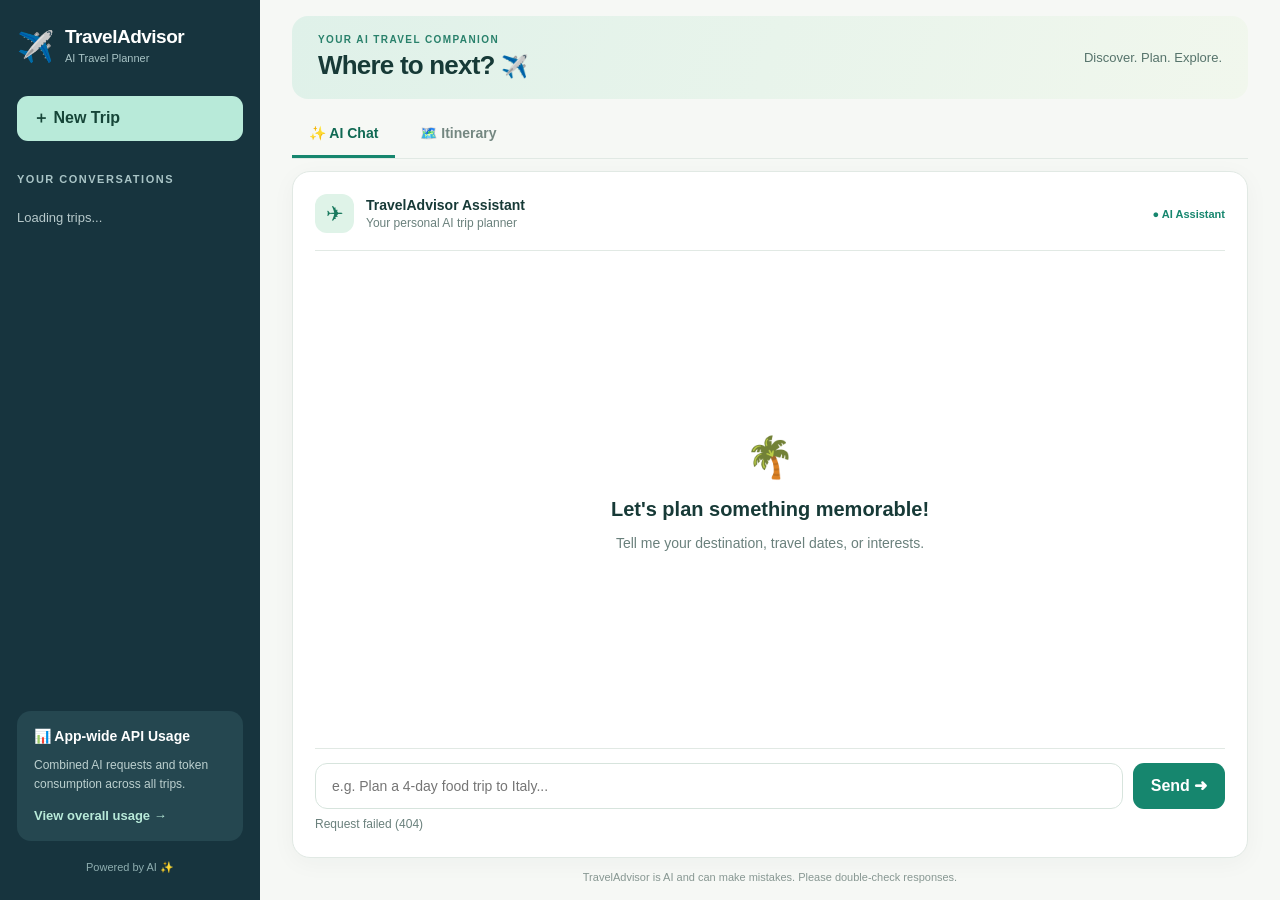
==== public/index.html @ 834cf45f "Refactor Streamlit app into separate frontend and backend and update database" ====
<!doctype html>
<html lang="en">
  <head>
    <meta charset="UTF-8" />
    <meta name="viewport" content="width=device-width, initial-scale=1.0" />
    <title>TravelAdvisor AI</title>
    <meta
      name="description"
      content="Your AI-powered travel planning assistant."
    />
    <link
      rel="icon"
      href="data:image/svg+xml,%3Csvg xmlns='http://www.w3.org/2000/svg' viewBox='0 0 100 100'%3E%3Ctext y='.9em' font-size='90'%3E✈️%3C/text%3E%3C/svg%3E"
    />
    <link rel="stylesheet" href="style.css" />
    <script src="script.js" defer></script>
  </head>
  <body>
    <div class="layout">
      <aside class="sidebar">
        <div class="brand">
          <span class="brand-icon">✈️</span>
          <div>
            <h2>TravelAdvisor</h2>
            <span>AI Travel Planner</span>
          </div>
        </div>
        <button id="newTrip" class="new-trip-button" type="button">
          <span>＋</span> New Trip
        </button>
        <div class="sidebar-heading">YOUR CONVERSATIONS</div>
        <div id="conversations" class="conversation-list">
          <p class="sidebar-empty">Loading trips...</p>
        </div>
        <div class="sidebar-bottom">
          <div class="sidebar-usage">
            <div class="sidebar-usage-title">📊 App-wide API Usage</div>
            <p>Combined AI requests and token consumption across all trips.</p>
            <button id="sidebarUsageButton" type="button">
              View overall usage →
            </button>
          </div>
          <div class="sidebar-footer">Powered by AI ✨</div>
        </div>
      </aside>
      <main class="main">
        <header class="hero">
          <div class="hero-content">
            <div class="eyebrow">YOUR AI TRAVEL COMPANION</div>
            <h1>Where to next? <span>✈️</span></h1>
          </div>
          <p>Discover. Plan. Explore.</p>
        </header>
        <nav class="tabs" aria-label="Trip views">
          <button id="chatTab" class="tab active" type="button">
            ✨ AI Chat
          </button>
          <button id="itineraryTab" class="tab" type="button">
            🗺️ Itinerary
            <span id="itineraryBadge" class="ready-badge" hidden>Ready</span>
          </button>
        </nav>
        <section id="chatView" class="chat-view">
          <div class="chat-heading">
            <div class="assistant-avatar">✈</div>
            <div>
              <strong>TravelAdvisor Assistant</strong
              ><span>Your personal AI trip planner</span>
            </div>
            <span class="assistant-status">● AI Assistant</span>
          </div>
          <div id="messages" class="messages" aria-live="polite">
            <div class="empty-chat">
              <div class="empty-icon">🌴</div>
              <h2>Let's plan something memorable!</h2>
              <p>Tell me your destination, travel dates, or interests.</p>
            </div>
          </div>
          <form id="chatForm" class="chat-form">
            <input
              id="messageInput"
              type="text"
              placeholder="e.g. Plan a 4-day food trip to Italy..."
              maxlength="2000"
              aria-label="Your travel message"
              required
            />
            <button id="sendButton" type="submit">Send ➜</button>
          </form>
          <p id="status" class="status" role="status"></p>
        </section>
        <section id="itinerarySection" class="content-panel" hidden>
          <div class="panel-heading">
            <div>
              <div class="eyebrow">YOUR JOURNEY, DAY BY DAY</div>
              <h2>Your Itinerary</h2>
              <p>A personalized plan for your next adventure.</p>
            </div>
            <button id="backToChat" class="secondary-button" type="button">
              ← Back to Chat
            </button>
          </div>
          <div id="itinerary"></div>
          <div class="itinerary-actions">
            <button id="downloadMarkdown" class="primary-button" type="button">
              <span>↓</span> Download Markdown
            </button>
          </div>
        </section>
        <section id="usageSection" class="content-panel" hidden>
          <div class="panel-heading">
            <div>
              <div class="eyebrow">APPLICATION STATISTICS · ALL TRIPS</div>
              <h2>App-wide API Usage</h2>
              <p>
                Combined OpenAI API usage across all TravelAdvisor
                conversations, not just the selected trip.
              </p>
            </div>
            <button id="refreshUsage" class="secondary-button" type="button">
              ↻ Refresh
            </button>
          </div>
          <div class="usage-grid">
            <div class="metric-card">
              <div class="metric-icon">↗</div>
              <div class="metric-label">Total API Requests</div>
              <div id="totalRequests" class="metric-value">—</div>
              <div class="metric-caption">Recorded AI calls</div>
            </div>
            <div class="metric-card">
              <div class="metric-icon">◈</div>
              <div class="metric-label">Total Tokens</div>
              <div id="totalTokens" class="metric-value">—</div>
              <div class="metric-caption">Input + output tokens</div>
            </div>
            <div class="metric-card">
              <div class="metric-icon">$</div>
              <div class="metric-label">Estimated API Cost</div>
              <div id="totalCost" class="metric-value">—</div>
              <div class="metric-caption">Estimated USD</div>
            </div>
          </div>
          <div class="usage-info">
            <h3>About these statistics</h3>
            <p id="usageNote">Loading usage information...</p>
            <p>
              Costs are estimates based on the model pricing configured in the
              application.
            </p>
          </div>
        </section>
        <div id="toast" class="toast" role="status" hidden></div>
        <footer class="app-footer">
          TravelAdvisor is AI and can make mistakes. Please double-check
          responses.
        </footer>
      </main>
    </div>
  </body>
</html>
---- public/style.css ----
:root {
  --ink: #173a37;
  --muted: #6a807c;
  --accent: #16866e;
  --accent-dark: #106953;
  --background: #f6f8f5;
  --border: #e1e9e4;
  --sidebar: #17343e;
}
* {
  box-sizing: border-box;
}
body {
  margin: 0;
  background: var(--background);
  color: var(--ink);
  font-family: Inter, "Segoe UI", Arial, sans-serif;
}
button {
  font: inherit;
  cursor: pointer;
  border: 0;
  border-radius: 11px;
  padding: 12px 16px;
  font-weight: 600;
  transition: background 0.15s ease;
}
button:disabled {
  opacity: 0.6;
  cursor: wait;
}
button:focus-visible,
input:focus-visible {
  outline: 3px solid #6ec7b2;
  outline-offset: 2px;
}
[hidden] {
  display: none !important;
}
/* Layout */
.layout {
  display: flex;
  height: 100dvh;
  min-height: 0;
  overflow: hidden;
}
/* Sidebar */
.sidebar {
  width: 260px;
  flex-shrink: 0;
  display: flex;
  flex-direction: column;
  min-height: 0;
  overflow: hidden;
  background: var(--sidebar);
  color: white;
  padding: 26px 17px;
}
.brand {
  display: flex;
  align-items: center;
  gap: 11px;
  margin-bottom: 30px;
}
.brand-icon {
  font-size: 30px;
}
.brand h2 {
  font-size: 19px;
  margin: 0;
  letter-spacing: -0.5px;
}
.brand span:last-child {
  font-size: 11px;
  color: #a9c4c6;
}
.new-trip-button {
  width: 100%;
  background: #b8ead9;
  color: #164538;
  text-align: left;
}
.new-trip-button:hover {
  background: #d1f4e8;
}
.sidebar-heading {
  margin-top: 32px;
  margin-bottom: 12px;
  font-size: 11px;
  letter-spacing: 1.5px;
  color: #a9c4c6;
  font-weight: 700;
}
.conversation-list {
  flex: 1;
  min-height: 0;
  overflow-y: auto;
}
.trip-button {
  display: block;
  width: 100%;
  text-align: left;
  margin: 6px 0;
  padding: 13px;
  background: transparent;
  color: #e2eeee;
  font-size: 13px;
  overflow-wrap: anywhere;
}
.trip-button:hover,
.trip-button.active {
  background: #2c535a;
}
.sidebar-empty {
  color: #b7c9cb;
  font-size: 13px;
}
.sidebar-bottom {
  margin-top: 20px;
}
.sidebar-usage {
  padding: 17px;
  background: #254750;
  border-radius: 14px;
}
.sidebar-usage-title {
  font-size: 14px;
  font-weight: 700;
}
.sidebar-usage p {
  color: #bcd0cf;
  font-size: 12px;
  line-height: 1.6;
}
.sidebar-usage button {
  padding: 0;
  background: transparent;
  color: #b8ead9;
  font-size: 13px;
}
.sidebar-footer {
  margin-top: 20px;
  text-align: center;
  color: #8faeb0;
  font-size: 11px;
}
/* Main content */
.main {
  width: 100%;
  min-width: 0;
  max-width: 1150px;
  margin: 0 auto;
  padding: 16px 32px 10px;
  display: flex;
  flex-direction: column;
  height: 100%;
  min-height: 0;
  overflow: hidden;
}
/* Hero */
.hero {
  display: flex;
  align-items: center;
  justify-content: space-between;
  gap: 20px;
  background: linear-gradient(110deg, #dff1e9, #f1f7ed);
  border-radius: 16px;
  padding: 18px 26px;
  margin-bottom: 12px;
  flex-shrink: 0;
}
.hero-content {
  display: flex;
  flex-direction: column;
  gap: 5px;
}
.hero .eyebrow {
  font-size: 10px;
  letter-spacing: 1.4px;
  font-weight: 700;
  color: #29816b;
}
.hero h1 {
  margin: 0;
  font-size: 26px;
  font-weight: 750;
  letter-spacing: -0.8px;
  line-height: 1.2;
}
.hero h1 span {
  font-size: 22px;
}
.hero p {
  margin: 0;
  color: #56736b;
  font-size: 13px;
  font-weight: 500;
  white-space: nowrap;
}
@media (max-width: 750px) {
  .hero {
    padding: 16px 18px;
    gap: 8px;
  }
  .hero h1 {
    font-size: 22px;
  }
  .hero p {
    display: none;
  }
}
/* Tabs */
.tabs {
  display: flex;
  gap: 8px;
  margin-bottom: 12px;
  flex-shrink: 0;
  border-bottom: 1px solid var(--border);
}
.tab {
  background: transparent;
  border-radius: 0;
  color: #748781;
  padding: 14px 17px;
  border-bottom: 3px solid transparent;
  font-size: 14px;
}
.tab:hover {
  color: var(--accent-dark);
}
.tab.active {
  color: var(--accent-dark);
  border-bottom-color: var(--accent);
}
.ready-badge {
  margin-left: 6px;
  padding: 4px 8px;
  border-radius: 20px;
  background: #d4f5e4;
  color: #176d4e;
  font-size: 11px;
}
/* Chat */
.chat-view,
.content-panel {
  background: white;
  border: 1px solid var(--border);
  border-radius: 18px;
  padding: 22px;
  box-shadow: 0 5px 24px rgba(22, 61, 50, 0.04);
}
.chat-heading {
  display: flex;
  align-items: center;
  gap: 12px;
  padding-bottom: 17px;
  border-bottom: 1px solid var(--border);
}
.assistant-avatar {
  width: 39px;
  height: 39px;
  display: flex;
  align-items: center;
  justify-content: center;
  background: #dff3e8;
  color: #19795e;
  border-radius: 12px;
  font-size: 21px;
}
.chat-heading strong {
  display: block;
  font-size: 14px;
}
.chat-heading span:not(.assistant-status) {
  display: block;
  margin-top: 3px;
  color: var(--muted);
  font-size: 12px;
}
.assistant-status {
  margin-left: auto;
  color: #16866e;
  font-size: 11px;
  font-weight: 600;
}
.messages {
  height: auto;
  flex: 1;
  min-height: 0;
  overflow-y: auto;
  display: flex;
  flex-direction: column;
  gap: 14px;
  padding: 20px 8px;
}
.empty-chat {
  margin: auto;
  text-align: center;
  color: var(--muted);
}
.empty-icon {
  font-size: 40px;
}
.empty-chat h2 {
  color: var(--ink);
  font-size: 20px;
  margin-bottom: 8px;
}
.empty-chat p {
  font-size: 14px;
}
.message {
  max-width: 83%;
  padding: 14px 17px;
  border-radius: 16px;
  line-height: 1.6;
  white-space: pre-wrap;
  overflow-wrap: anywhere;
  font-size: 14px;
}
.message.user {
  align-self: flex-end;
  background: #daf0e6;
  border-bottom-right-radius: 4px;
}
.message.assistant {
  align-self: flex-start;
  background: #f0f4f3;
  border-bottom-left-radius: 4px;
}
.chat-form {
  display: flex;
  gap: 10px;
  padding-top: 14px;
  border-top: 1px solid var(--border);
}
.chat-form input {
  flex: 1;
  min-width: 0;
  padding: 14px 16px;
  border: 1px solid #d7e4dd;
  border-radius: 12px;
  font: inherit;
  font-size: 14px;
}
.chat-form button,
.primary-button {
  background: var(--accent);
  color: white;
}
.chat-form button:hover,
.primary-button:hover {
  background: var(--accent-dark);
}
.status {
  margin: 8px 0 0;
  min-height: 18px;
  color: var(--muted);
  font-size: 12px;
}
/* Shared panel headings */
.panel-heading {
  display: flex;
  align-items: center;
  justify-content: space-between;
  gap: 16px;
  margin-bottom: 24px;
}
.panel-heading h2 {
  margin: 8px 0 5px;
  font-size: 25px;
}
.panel-heading p {
  margin: 0;
  color: var(--muted);
  font-size: 13px;
}
.secondary-button {
  background: #eaf4ef;
  color: var(--accent-dark);
}
.secondary-button:hover {
  background: #d8ede2;
}
/* Itinerary */
.day {
  margin-top: 20px;
  padding: 20px;
  border: 1px solid var(--border);
  border-radius: 14px;
  background: #fcfefd;
}
.day h3 {
  margin-top: 0;
  color: var(--ink);
}
.activity {
  margin: 15px 0;
  padding: 5px 0 5px 15px;
  border-left: 3px solid #80cdb5;
}
.activity strong {
  font-size: 14px;
}
.activity p {
  margin: 7px 0;
  color: #60736d;
  font-size: 14px;
  line-height: 1.6;
}
.activity small {
  color: #16866e;
}
.itinerary-summary {
  color: #60736d;
  line-height: 1.7;
}
.itinerary-tips {
  padding: 20px;
  background: #f0f8f4;
  border-radius: 14px;
  margin-top: 22px;
}
.itinerary-tips li {
  margin: 8px 0;
  line-height: 1.6;
}
.budget-card {
  margin-top: 22px;
  padding: 22px;
  background: #e6f3eb;
  border-radius: 14px;
}
.budget-card h3 {
  margin: 0 0 10px;
}
.budget-value {
  font-size: 27px;
  font-weight: 750;
  color: #14694e;
}
.budget-card p {
  color: #60736d;
  font-size: 13px;
}
.itinerary-actions {
  margin-top: 25px;
  display: flex;
  justify-content: flex-end;
}
/* API usage */
.usage-grid {
  display: grid;
  grid-template-columns: repeat(3, minmax(0, 1fr));
  gap: 17px;
}
.metric-card {
  padding: 23px;
  background: #f7faf8;
  border: 1px solid var(--border);
  border-radius: 15px;
}
.metric-icon {
  width: 39px;
  height: 39px;
  display: flex;
  align-items: center;
  justify-content: center;
  background: #dff3e8;
  color: var(--accent);
  border-radius: 11px;
  font-size: 20px;
  margin-bottom: 20px;
}
.metric-label {
  color: #647c75;
  font-size: 13px;
}
.metric-value {
  margin-top: 9px;
  color: var(--ink);
  font-size: clamp(20px, 2.5vw, 30px);
  font-weight: 750;
  overflow-wrap: anywhere;
}
.metric-caption {
  margin-top: 8px;
  color: #8a9b94;
  font-size: 12px;
}
.usage-info {
  margin-top: 24px;
  padding: 20px 24px;
  background: #edf6f1;
  border-radius: 14px;
}
.usage-info h3 {
  margin-top: 0;
  font-size: 15px;
}
.usage-info p {
  color: #5e756c;
  line-height: 1.7;
  font-size: 13px;
}
/* Notifications */
.toast {
  position: fixed;
  right: 24px;
  bottom: 24px;
  max-width: 350px;
  background: #174c40;
  color: white;
  padding: 15px 20px;
  border-radius: 13px;
  box-shadow: 0 10px 30px #0002;
  z-index: 10;
}
/* Responsive */
@media (max-width: 900px) {
  .usage-grid {
    grid-template-columns: 1fr;
  }
  .main {
    padding: 24px;
  }
}
@media (max-width: 750px) {
  .layout {
    flex-direction: column;
  }
  .sidebar {
    width: 100%;
    padding: 18px;
  }
  .sidebar-bottom {
    display: none;
  }
  .main {
    padding: 16px;
  }
  .hero {
    padding: 24px;
  }
  .chat-view,
  .content-panel {
    padding: 15px;
  }
  .messages {
    height: 45vh;
  }
  .panel-heading {
    align-items: flex-start;
    flex-direction: column;
  }
  .tabs {
    gap: 0;
  }
  .tab {
    padding: 12px 10px;
    font-size: 12px;
  }
  .assistant-status {
    display: none;
  }
  .itinerary-actions {
    justify-content: stretch;
  }
  .itinerary-actions button {
    width: 100%;
  }
}
/* AI Disclaimer Footer */
.app-footer {
  margin-top: 6px;
  padding: 5px 0;
  flex-shrink: 0;
  text-align: center;
  font-size: 11px;
  color: #879792;
  line-height: 1.5;
}

/* Viewport-fitted desktop application */
@media (min-width: 751px) {
  html, body { height: 100%; overflow: hidden; }
  .chat-view {
    flex: 1;
    min-height: 0;
    display: flex;
    flex-direction: column;
    overflow: hidden;
  }
  .chat-heading { flex-shrink: 0; }
  .messages {
    flex: 1;
    height: auto;
    min-height: 0;
    overflow-y: auto;
    overscroll-behavior: contain;
  }
  .chat-form { flex-shrink: 0; }
  .chat-form button { flex-shrink: 0; white-space: nowrap; min-width: 92px; }
  .status { flex-shrink: 0; }
  .content-panel { flex: 1; min-height: 0; overflow-y: auto; }
  .hero, .tabs { flex-shrink: 0; }
  .app-footer { flex-shrink: 0; }
}
/* Compact laptop viewport */
@media (min-width: 751px) and (max-height: 720px) {
  .main { padding-top: 10px; }
  .hero { padding: 12px 22px; margin-bottom: 8px; }
  .tabs { margin-bottom: 8px; }
  .tab { padding: 10px 15px; }
  .chat-view { padding: 14px 18px; }
  .chat-heading { padding-bottom: 10px; }
  .messages { padding: 10px 8px; }
  .chat-form { padding-top: 10px; }
  .sidebar { padding-top: 16px; padding-bottom: 16px; }
  .brand { margin-bottom: 18px; }
}
/* Small screens use document scrolling rather than a fixed-height app */
@media (max-width: 750px) {
  html, body { height: auto; overflow: auto; }
  .layout { height: auto; min-height: 100dvh; overflow: visible; }
  .sidebar { height: auto; overflow: visible; }
  .conversation-list { flex: none; max-height: 180px; overflow-y: auto; }
  .sidebar-bottom { display: block; margin-top: 10px; }
  .sidebar-usage { padding: 12px; }
  .sidebar-usage p { margin: 5px 0; }
  .sidebar-footer { display: none; }
  .main { height: auto; min-height: 0; overflow: visible; display: block; }
  .messages { height: 42dvh; min-height: 230px; flex: none; }
  .chat-form button { flex-shrink: 0; white-space: nowrap; }
  .app-footer { margin-top: 14px; }
}
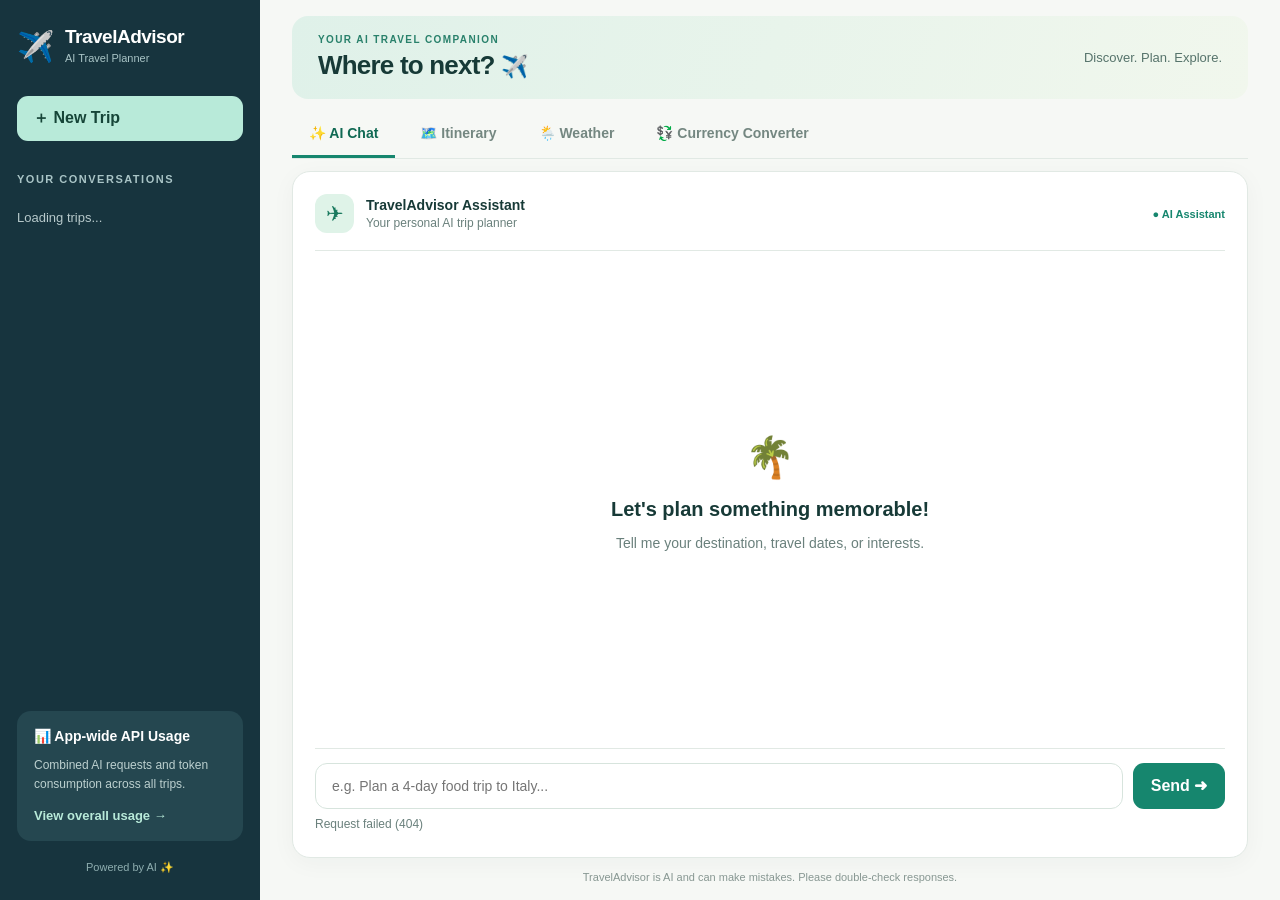
==== commit 5a2ba1c9: "add tabs for weather and currency" ====
--- a/public/index.html
+++ b/public/index.html
@@ -1,161 +1,242 @@
 <!doctype html>
 <html lang="en">
-  <head>
-    <meta charset="UTF-8" />
-    <meta name="viewport" content="width=device-width, initial-scale=1.0" />
-    <title>TravelAdvisor AI</title>
-    <meta
-      name="description"
-      content="Your AI-powered travel planning assistant."
-    />
-    <link
-      rel="icon"
-      href="data:image/svg+xml,%3Csvg xmlns='http://www.w3.org/2000/svg' viewBox='0 0 100 100'%3E%3Ctext y='.9em' font-size='90'%3E✈️%3C/text%3E%3C/svg%3E"
-    />
-    <link rel="stylesheet" href="style.css" />
-    <script src="script.js" defer></script>
-  </head>
-  <body>
-    <div class="layout">
-      <aside class="sidebar">
-        <div class="brand">
-          <span class="brand-icon">✈️</span>
-          <div>
-            <h2>TravelAdvisor</h2>
-            <span>AI Travel Planner</span>
-          </div>
-        </div>
-        <button id="newTrip" class="new-trip-button" type="button">
-          <span>＋</span> New Trip
-        </button>
-        <div class="sidebar-heading">YOUR CONVERSATIONS</div>
-        <div id="conversations" class="conversation-list">
-          <p class="sidebar-empty">Loading trips...</p>
-        </div>
-        <div class="sidebar-bottom">
-          <div class="sidebar-usage">
-            <div class="sidebar-usage-title">📊 App-wide API Usage</div>
-            <p>Combined AI requests and token consumption across all trips.</p>
-            <button id="sidebarUsageButton" type="button">
-              View overall usage →
-            </button>
-          </div>
-          <div class="sidebar-footer">Powered by AI ✨</div>
-        </div>
-      </aside>
-      <main class="main">
-        <header class="hero">
-          <div class="hero-content">
-            <div class="eyebrow">YOUR AI TRAVEL COMPANION</div>
-            <h1>Where to next? <span>✈️</span></h1>
-          </div>
-          <p>Discover. Plan. Explore.</p>
-        </header>
-        <nav class="tabs" aria-label="Trip views">
-          <button id="chatTab" class="tab active" type="button">
-            ✨ AI Chat
-          </button>
-          <button id="itineraryTab" class="tab" type="button">
-            🗺️ Itinerary
-            <span id="itineraryBadge" class="ready-badge" hidden>Ready</span>
-          </button>
-        </nav>
-        <section id="chatView" class="chat-view">
-          <div class="chat-heading">
-            <div class="assistant-avatar">✈</div>
-            <div>
-              <strong>TravelAdvisor Assistant</strong
-              ><span>Your personal AI trip planner</span>
-            </div>
-            <span class="assistant-status">● AI Assistant</span>
-          </div>
-          <div id="messages" class="messages" aria-live="polite">
-            <div class="empty-chat">
-              <div class="empty-icon">🌴</div>
-              <h2>Let's plan something memorable!</h2>
-              <p>Tell me your destination, travel dates, or interests.</p>
-            </div>
-          </div>
-          <form id="chatForm" class="chat-form">
-            <input
-              id="messageInput"
-              type="text"
-              placeholder="e.g. Plan a 4-day food trip to Italy..."
-              maxlength="2000"
-              aria-label="Your travel message"
-              required
-            />
-            <button id="sendButton" type="submit">Send ➜</button>
-          </form>
-          <p id="status" class="status" role="status"></p>
-        </section>
-        <section id="itinerarySection" class="content-panel" hidden>
-          <div class="panel-heading">
-            <div>
-              <div class="eyebrow">YOUR JOURNEY, DAY BY DAY</div>
-              <h2>Your Itinerary</h2>
-              <p>A personalized plan for your next adventure.</p>
-            </div>
-            <button id="backToChat" class="secondary-button" type="button">
-              ← Back to Chat
-            </button>
-          </div>
-          <div id="itinerary"></div>
-          <div class="itinerary-actions">
-            <button id="downloadMarkdown" class="primary-button" type="button">
-              <span>↓</span> Download Markdown
-            </button>
-          </div>
-        </section>
-        <section id="usageSection" class="content-panel" hidden>
-          <div class="panel-heading">
-            <div>
-              <div class="eyebrow">APPLICATION STATISTICS · ALL TRIPS</div>
-              <h2>App-wide API Usage</h2>
-              <p>
-                Combined OpenAI API usage across all TravelAdvisor
-                conversations, not just the selected trip.
-              </p>
-            </div>
-            <button id="refreshUsage" class="secondary-button" type="button">
-              ↻ Refresh
-            </button>
-          </div>
-          <div class="usage-grid">
-            <div class="metric-card">
-              <div class="metric-icon">↗</div>
-              <div class="metric-label">Total API Requests</div>
-              <div id="totalRequests" class="metric-value">—</div>
-              <div class="metric-caption">Recorded AI calls</div>
-            </div>
-            <div class="metric-card">
-              <div class="metric-icon">◈</div>
-              <div class="metric-label">Total Tokens</div>
-              <div id="totalTokens" class="metric-value">—</div>
-              <div class="metric-caption">Input + output tokens</div>
-            </div>
-            <div class="metric-card">
-              <div class="metric-icon">$</div>
-              <div class="metric-label">Estimated API Cost</div>
-              <div id="totalCost" class="metric-value">—</div>
-              <div class="metric-caption">Estimated USD</div>
-            </div>
-          </div>
-          <div class="usage-info">
-            <h3>About these statistics</h3>
-            <p id="usageNote">Loading usage information...</p>
+
+<head>
+  <meta charset="UTF-8" />
+  <meta name="viewport" content="width=device-width, initial-scale=1.0" />
+  <title>TravelAdvisor AI</title>
+  <meta name="description" content="Your AI-powered travel planning assistant." />
+  <link rel="icon"
+    href="data:image/svg+xml,%3Csvg xmlns='http://www.w3.org/2000/svg' viewBox='0 0 100 100'%3E%3Ctext y='.9em' font-size='90'%3E✈️%3C/text%3E%3C/svg%3E" />
+  <link rel="stylesheet" href="style.css" />
+  <script src="script.js" defer></script>
+</head>
+
+<body>
+  <div class="layout">
+    <aside class="sidebar">
+      <div class="brand">
+        <span class="brand-icon">✈️</span>
+        <div>
+          <h2>TravelAdvisor</h2>
+          <span>AI Travel Planner</span>
+        </div>
+      </div>
+      <button id="newTrip" class="new-trip-button" type="button">
+        <span>＋</span> New Trip
+      </button>
+      <div class="sidebar-heading">YOUR CONVERSATIONS</div>
+      <div id="conversations" class="conversation-list">
+        <p class="sidebar-empty">Loading trips...</p>
+      </div>
+      <div class="sidebar-bottom">
+        <div class="sidebar-usage">
+          <div class="sidebar-usage-title">📊 App-wide API Usage</div>
+          <p>Combined AI requests and token consumption across all trips.</p>
+          <button id="sidebarUsageButton" type="button">
+            View overall usage →
+          </button>
+        </div>
+        <div class="sidebar-footer">Powered by AI ✨</div>
+      </div>
+    </aside>
+    <main class="main">
+      <header class="hero">
+        <div class="hero-content">
+          <div class="eyebrow">YOUR AI TRAVEL COMPANION</div>
+          <h1>Where to next? <span>✈️</span></h1>
+        </div>
+        <p>Discover. Plan. Explore.</p>
+      </header>
+      <nav class="tabs" aria-label="Trip views">
+        <button id="chatTab" class="tab active" type="button">
+          ✨ AI Chat
+        </button>
+
+        <button id="itineraryTab" class="tab" type="button">
+          🗺️ Itinerary
+          <span id="itineraryBadge" class="ready-badge" hidden>Ready</span>
+        </button>
+
+        <button id="weatherTab" class="tab" type="button">
+          🌦️ Weather
+        </button>
+
+        <button id="currencyTab" class="tab" type="button">
+          💱 Currency Converter
+        </button>
+      </nav>
+      <section id="chatView" class="chat-view">
+        <div class="chat-heading">
+          <div class="assistant-avatar">✈</div>
+          <div>
+            <strong>TravelAdvisor Assistant</strong><span>Your personal AI trip planner</span>
+          </div>
+          <span class="assistant-status">● AI Assistant</span>
+        </div>
+        <div id="messages" class="messages" aria-live="polite">
+          <div class="empty-chat">
+            <div class="empty-icon">🌴</div>
+            <h2>Let's plan something memorable!</h2>
+            <p>Tell me your destination, travel dates, or interests.</p>
+          </div>
+        </div>
+        <form id="chatForm" class="chat-form">
+          <input id="messageInput" type="text" placeholder="e.g. Plan a 4-day food trip to Italy..." maxlength="2000"
+            aria-label="Your travel message" required />
+          <button id="sendButton" type="submit">Send ➜</button>
+        </form>
+        <p id="status" class="status" role="status"></p>
+      </section>
+      <section id="itinerarySection" class="content-panel" hidden>
+        <div class="panel-heading">
+          <div>
+            <div class="eyebrow">YOUR JOURNEY, DAY BY DAY</div>
+            <h2>Your Itinerary</h2>
+            <p>A personalized plan for your next adventure.</p>
+          </div>
+          <button id="backToChat" class="secondary-button" type="button">
+            ← Back to Chat
+          </button>
+        </div>
+        <div id="itinerary"></div>
+        <div class="itinerary-actions">
+          <button id="downloadMarkdown" class="primary-button" type="button">
+            <span>↓</span> Download Markdown
+          </button>
+        </div>
+      </section>
+
+      <!-- weather section-->
+      <section id="weatherSection" class="content-panel" hidden>
+        <div class="panel-heading">
+          <div>
+            <div class="eyebrow">WEATHER FOR YOUR DESTINATION</div>
+            <h2>🌦️ Weather Forecast</h2>
+            <p>Check the forecast before you travel.</p>
+          </div>
+        </div>
+
+        <form id="weatherForm" class="tool-form">
+          <label for="weatherCity">Destination city</label>
+          <input id="weatherCity" type="text" placeholder="e.g. Berlin" maxlength="100" required />
+
+          <label for="weatherStartDate">Forecast start date</label>
+          <input id="weatherStartDate" type="date" required />
+
+          <label for="weatherDays">Number of days</label>
+          <input id="weatherDays" type="number" min="1" max="16" value="3" required />
+
+          <button class="primary-button" type="submit">
+            Get Weather Forecast
+          </button>
+        </form>
+        <p id="weatherStatus" role="status"></p>
+        <div id="weatherResults"></div>
+      </section>
+
+      <section id="currencySection" class="content-panel" hidden>
+        <div class="panel-heading">
+          <div>
+            <div class="eyebrow">TRAVEL MONEY</div>
+            <h2>💱 Currency Converter</h2>
+            <p>Convert currencies for your travel budget.</p>
+          </div>
+        </div>
+
+        <form id="currencyForm" class="tool-form">
+          <label for="currencyAmount">Amount</label>
+          <input id="currencyAmount" type="number" min="0.01" step="any" value="100" required />
+
+          <label for="fromCurrency">From currency</label>
+          <select id="fromCurrency">
+            <option value="EUR">EUR — Euro</option>
+            <option value="USD">USD — US Dollar</option>
+            <option value="GBP">GBP — British Pound</option>
+            <option value="CHF">CHF — Swiss Franc</option>
+            <option value="JPY">JPY — Japanese Yen</option>
+            <option value="INR">INR — Indian Rupee</option>
+            <option value="CAD">CAD — Canadian Dollar</option>
+            <option value="AUD">AUD — Australian Dollar</option>
+            <option value="CNY">CNY — Chinese Yuan</option>
+            <option value="SGD">SGD — Singapore Dollar</option>
+          </select>
+
+          <label for="toCurrency">To currency</label>
+          <select id="toCurrency">
+            <option value="USD">USD — US Dollar</option>
+            <option value="EUR">EUR — Euro</option>
+            <option value="GBP">GBP — British Pound</option>
+            <option value="CHF">CHF — Swiss Franc</option>
+            <option value="JPY">JPY — Japanese Yen</option>
+            <option value="INR">INR — Indian Rupee</option>
+            <option value="CAD">CAD — Canadian Dollar</option>
+            <option value="AUD">AUD — Australian Dollar</option>
+            <option value="CNY">CNY — Chinese Yuan</option>
+            <option value="SGD">SGD — Singapore Dollar</option>
+          </select>
+
+          <button class="primary-button" type="submit">
+            Convert Currency
+          </button>
+        </form>
+
+        <p id="currencyStatus" role="status"></p>
+        <div id="currencyResults"></div>
+      </section>
+
+
+      <!-- useage section-->
+      <section id="usageSection" class="content-panel" hidden>
+        <div class="panel-heading">
+          <div>
+            <div class="eyebrow">APPLICATION STATISTICS · ALL TRIPS</div>
+            <h2>App-wide API Usage</h2>
             <p>
-              Costs are estimates based on the model pricing configured in the
-              application.
+              Combined OpenAI API usage across all TravelAdvisor
+              conversations, not just the selected trip.
             </p>
           </div>
-        </section>
-        <div id="toast" class="toast" role="status" hidden></div>
-        <footer class="app-footer">
-          TravelAdvisor is AI and can make mistakes. Please double-check
-          responses.
-        </footer>
-      </main>
-    </div>
-  </body>
-</html>
+          <button id="refreshUsage" class="secondary-button" type="button">
+            ↻ Refresh
+          </button>
+        </div>
+        <div class="usage-grid">
+          <div class="metric-card">
+            <div class="metric-icon">↗</div>
+            <div class="metric-label">Total API Requests</div>
+            <div id="totalRequests" class="metric-value">—</div>
+            <div class="metric-caption">Recorded AI calls</div>
+          </div>
+          <div class="metric-card">
+            <div class="metric-icon">◈</div>
+            <div class="metric-label">Total Tokens</div>
+            <div id="totalTokens" class="metric-value">—</div>
+            <div class="metric-caption">Input + output tokens</div>
+          </div>
+          <div class="metric-card">
+            <div class="metric-icon">$</div>
+            <div class="metric-label">Estimated API Cost</div>
+            <div id="totalCost" class="metric-value">—</div>
+            <div class="metric-caption">Estimated USD</div>
+          </div>
+        </div>
+        <div class="usage-info">
+          <h3>About these statistics</h3>
+          <p id="usageNote">Loading usage information...</p>
+          <p>
+            Costs are estimates based on the model pricing configured in the
+            application.
+          </p>
+        </div>
+      </section>
+      <div id="toast" class="toast" role="status" hidden></div>
+      <footer class="app-footer">
+        TravelAdvisor is AI and can make mistakes. Please double-check
+        responses.
+      </footer>
+    </main>
+  </div>
+</body>
+
+</html>
--- a/public/style.css
+++ b/public/style.css
@@ -633,4 +633,180 @@
   .messages { height: 42dvh; min-height: 230px; flex: none; }
   .chat-form button { flex-shrink: 0; white-space: nowrap; }
   .app-footer { margin-top: 14px; }
-}
+} 
+
+
+/* Weather and Currency Converter tools */
+.tool-form {
+  display: grid;
+  grid-template-columns: repeat(2, minmax(0, 1fr));
+  gap: 18px;
+  margin: 22px 0;
+  max-width: 750px;
+}
+
+.tool-form label {
+  display: flex;
+  flex-direction: column;
+  gap: 8px;
+  color: var(--ink);
+  font-size: 13px;
+  font-weight: 600;
+}
+
+.tool-form input,
+.tool-form select {
+  width: 100%;
+  min-width: 0;
+  padding: 12px 14px;
+  border: 1px solid #d7e4dd;
+  border-radius: 10px;
+  background: white;
+  color: var(--ink);
+  font: inherit;
+  font-size: 14px;
+}
+
+.tool-form input:focus-visible,
+.tool-form select:focus-visible {
+  outline: 3px solid #6ec7b2;
+  outline-offset: 2px;
+}
+
+.tool-form button {
+  align-self: end;
+  justify-self: start;
+}
+
+.tool-results {
+  margin-top: 24px;
+  overflow-x: auto;
+}
+
+.tool-results table {
+  width: 100%;
+  border-collapse: collapse;
+  font-size: 14px;
+}
+
+.tool-results th,
+.tool-results td {
+  padding: 13px;
+  border-bottom: 1px solid var(--border);
+  text-align: left;
+}
+
+.tool-results th {
+  background: #edf6f1;
+  color: var(--ink);
+}
+
+.tool-results p {
+  line-height: 1.6;
+  overflow-wrap: anywhere;
+}
+
+@media (max-width: 550px) {
+  .tool-form {
+    grid-template-columns: 1fr;
+  }
+
+  .tool-form button {
+    width: 100%;
+  }
+
+  .tool-results th,
+  .tool-results td {
+    padding: 9px;
+    font-size: 12px;
+  } 
+
+  
+/* Weather and Currency Converter tools */
+.tool-form {
+  display: grid;
+  grid-template-columns: repeat(2, minmax(0, 1fr));
+  gap: 18px;
+  margin: 22px 0;
+  max-width: 750px;
+}
+
+.tool-form label {
+  display: flex;
+  flex-direction: column;
+  gap: 8px;
+  color: var(--ink);
+  font-size: 13px;
+  font-weight: 600;
+}
+
+.tool-form input,
+.tool-form select {
+  width: 100%;
+  min-width: 0;
+  padding: 12px 14px;
+  border: 1px solid #d7e4dd;
+  border-radius: 10px;
+  background: white;
+  color: var(--ink);
+  font: inherit;
+  font-size: 14px;
+}
+
+.tool-form input:focus-visible,
+.tool-form select:focus-visible {
+  outline: 3px solid #6ec7b2;
+  outline-offset: 2px;
+}
+
+.tool-form button {
+  align-self: end;
+  justify-self: start;
+}
+
+.tool-results {
+  margin-top: 24px;
+  overflow-x: auto;
+}
+
+.tool-results table {
+  width: 100%;
+  border-collapse: collapse;
+  font-size: 14px;
+}
+
+.tool-results th,
+.tool-results td {
+  padding: 13px;
+  border-bottom: 1px solid var(--border);
+  text-align: left;
+}
+
+.tool-results th {
+  background: #edf6f1;
+  color: var(--ink);
+}
+
+.tool-results p {
+  line-height: 1.6;
+  overflow-wrap: anywhere;
+}
+
+@media (max-width: 550px) {
+  .tool-form {
+    grid-template-columns: 1fr;
+  }
+
+  .tool-form button {
+    width: 100%;
+  }
+
+  .tool-results th,
+  .tool-results td {
+    padding: 9px;
+    font-size: 12px;
+  }
+}
+
+}
+
